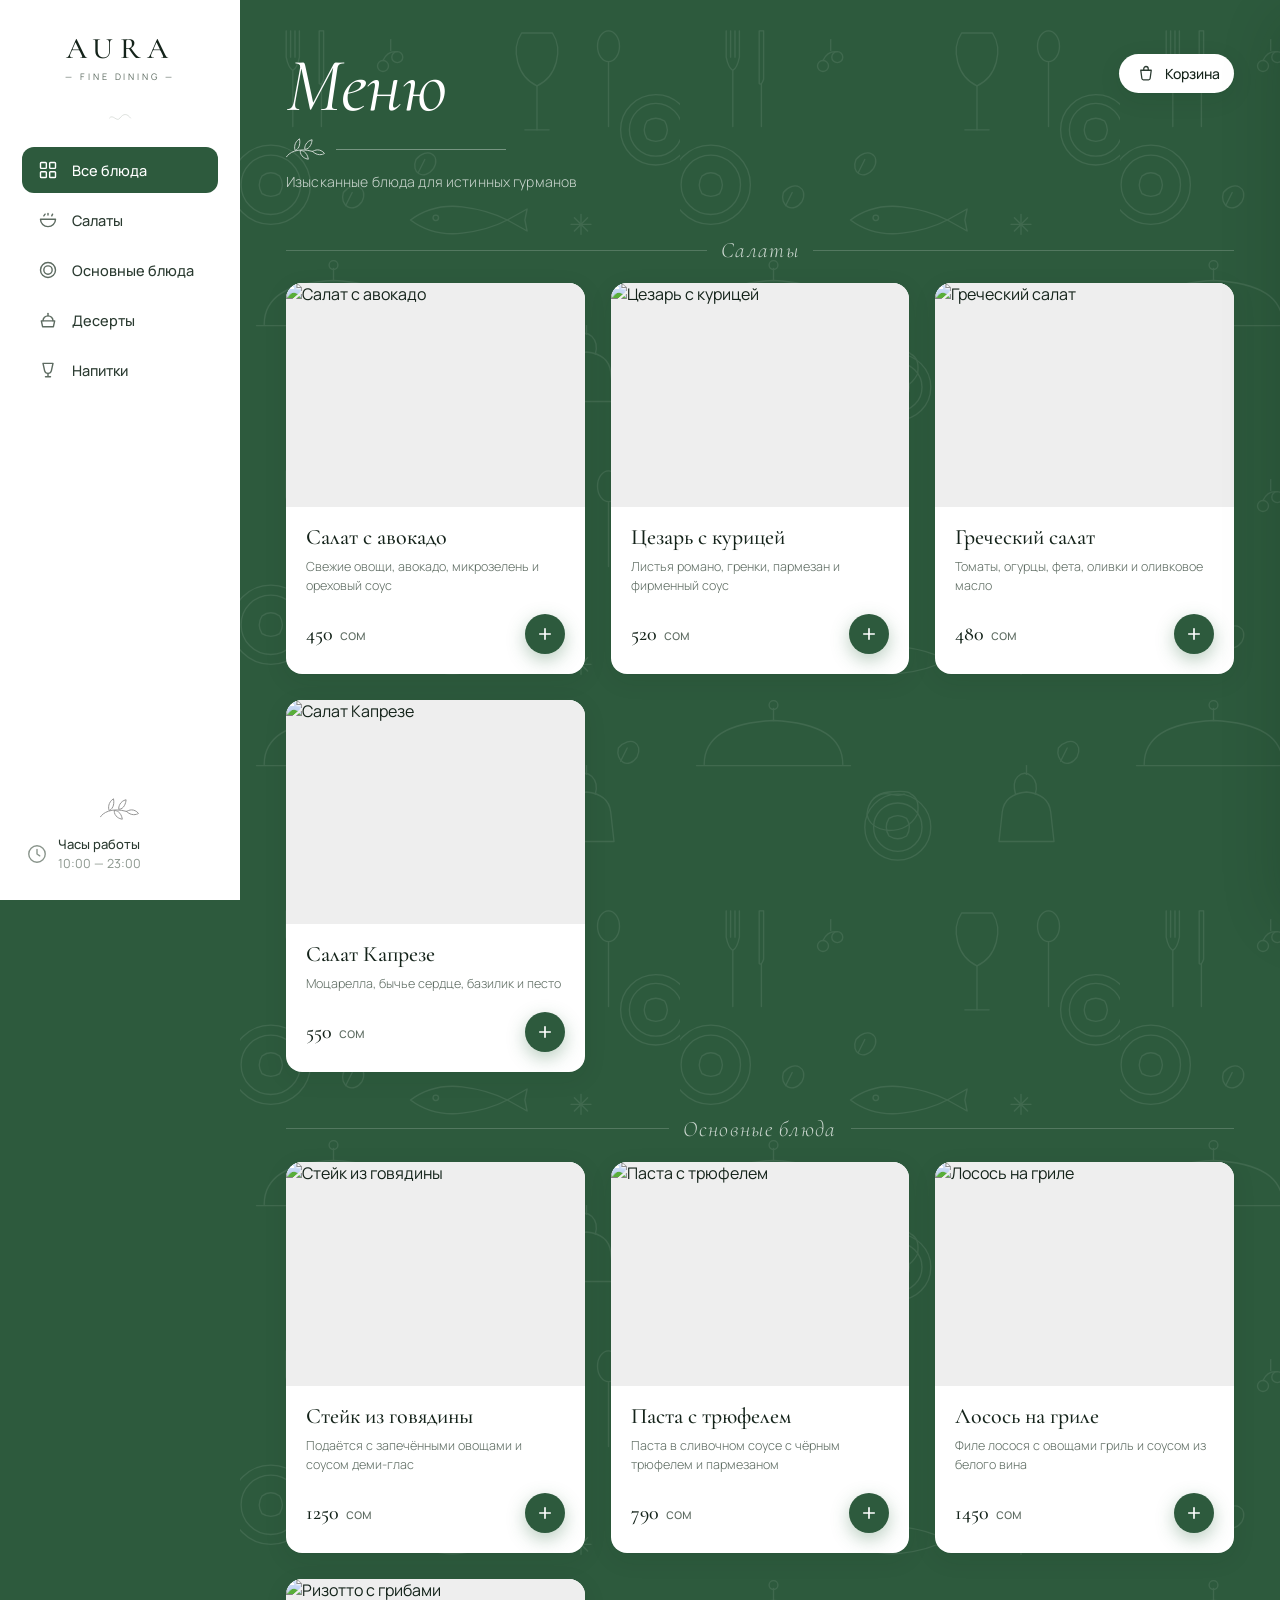
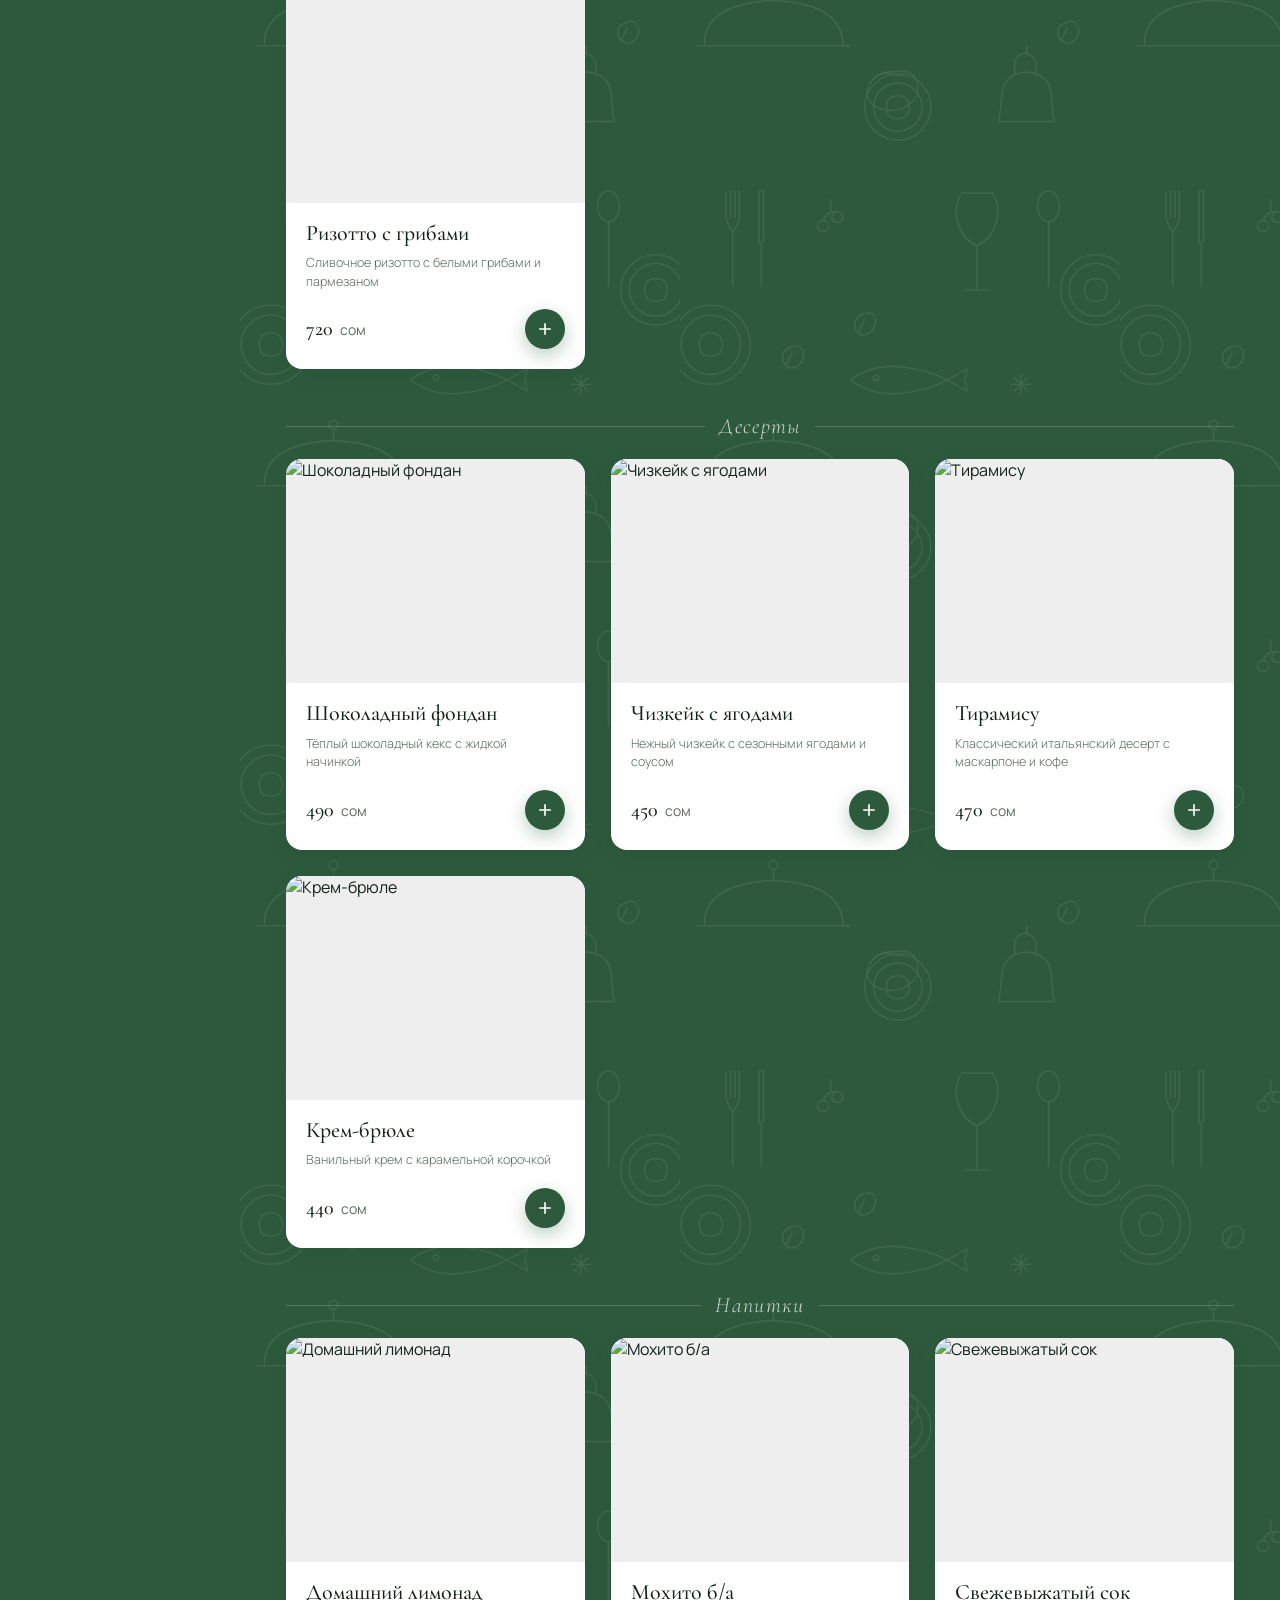
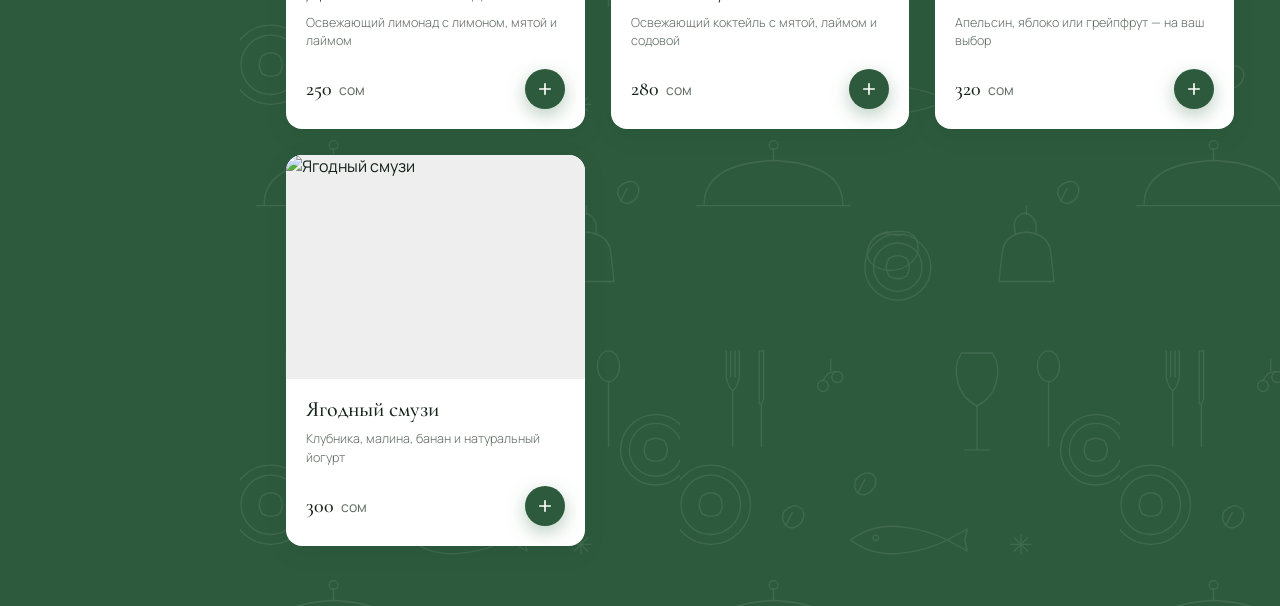
==== index.html @ c0389444 "update" ====
<!DOCTYPE html>
<html lang="ru">
<head>
<meta charset="UTF-8">
<meta name="viewport" content="width=device-width, initial-scale=1.0, maximum-scale=5.0">
<meta name="theme-color" content="#2d5a3d">
<title>AURA — Fine Dining</title>
<link rel="preconnect" href="https://fonts.googleapis.com">
<link rel="preconnect" href="https://fonts.gstatic.com" crossorigin>
<link href="https://fonts.googleapis.com/css2?family=Cormorant+Garamond:ital,wght@0,300;0,400;0,500;0,600;1,300;1,400&family=Manrope:wght@300;400;500;600;700&display=swap" rel="stylesheet">
<link rel="stylesheet" href="style.css">
</head>
<body>

<!-- ================== APP SHELL ================== -->
<div class="app">

  <!-- ================== SIDEBAR (DESKTOP/TABLET) ================== -->
  <aside class="sidebar" id="sidebar">
    <div class="sidebar-inner">
      <!-- Logo -->
      <a href="#" class="logo" aria-label="AURA Fine Dining">
        <div class="logo-word">AURA</div>
        <div class="logo-sub">— FINE DINING —</div>
      </a>

      <!-- Decorative divider -->
      <div class="nav-sign" aria-hidden="true">
        <svg viewBox="0 0 40 24" fill="none" stroke="currentColor" stroke-width="1" stroke-linecap="round">
          <path d="M2 12 C 8 4, 14 20, 20 12 S 32 4, 38 12"/>
        </svg>
      </div>

      <!-- Category navigation -->
      <nav class="nav" aria-label="Категории меню">
        <button class="nav-item is-active" data-category="all">
          <span class="nav-icon" aria-hidden="true">
            <svg viewBox="0 0 24 24" fill="none" stroke="currentColor" stroke-width="1.7" stroke-linecap="round" stroke-linejoin="round"><rect x="3" y="3" width="7" height="7" rx="1"/><rect x="14" y="3" width="7" height="7" rx="1"/><rect x="3" y="14" width="7" height="7" rx="1"/><rect x="14" y="14" width="7" height="7" rx="1"/></svg>
          </span>
          <span class="nav-label">Все блюда</span>
        </button>

        <button class="nav-item" data-category="salads">
          <span class="nav-icon" aria-hidden="true">
            <svg viewBox="0 0 24 24" fill="none" stroke="currentColor" stroke-width="1.7" stroke-linecap="round" stroke-linejoin="round"><path d="M3 11h18a9 9 0 0 1-18 0Z"/><path d="M7 7l1.5-2M12 6V4M16.5 7l1-2"/></svg>
          </span>
          <span class="nav-label">Салаты</span>
        </button>

        <button class="nav-item" data-category="mains">
          <span class="nav-icon" aria-hidden="true">
            <svg viewBox="0 0 24 24" fill="none" stroke="currentColor" stroke-width="1.7" stroke-linecap="round" stroke-linejoin="round"><circle cx="12" cy="12" r="9"/><circle cx="12" cy="12" r="5"/></svg>
          </span>
          <span class="nav-label">Основные блюда</span>
        </button>

        <button class="nav-item" data-category="desserts">
          <span class="nav-icon" aria-hidden="true">
            <svg viewBox="0 0 24 24" fill="none" stroke="currentColor" stroke-width="1.7" stroke-linecap="round" stroke-linejoin="round"><path d="M4 13h16l-1.5 7h-13L4 13Z"/><path d="M6 13a6 6 0 0 1 12 0"/><path d="M12 4v3"/></svg>
          </span>
          <span class="nav-label">Десерты</span>
        </button>

        <button class="nav-item" data-category="drinks">
          <span class="nav-icon" aria-hidden="true">
            <svg viewBox="0 0 24 24" fill="none" stroke="currentColor" stroke-width="1.7" stroke-linecap="round" stroke-linejoin="round"><path d="M6 4h12l-2 9a4 4 0 0 1-4 3 4 4 0 0 1-4-3L6 4Z"/><path d="M12 16v4M9 20h6"/></svg>
          </span>
          <span class="nav-label">Напитки</span>
        </button>
      </nav>
      <div class="hours">
        
      </div>
      <!-- Working hours -->
      <div class="hours">
        <img src="iconFolder/Icon black.svg" style="color: blackE; width: 40px;margin-bottom: 15px;" alt="">
        
        <div class="hours-row">
          <span class="hours-icon" aria-hidden="true">
            <svg viewBox="0 0 24 24" fill="none" stroke="currentColor" stroke-width="1.5" stroke-linecap="round" stroke-linejoin="round"><circle cx="12" cy="12" r="9"/><path d="M12 7v5l3 2"/></svg>
          </span>
          <div class="hours-text">
            <div class="hours-label">Часы работы</div>
            <div class="hours-time">10:00 — 23:00</div>
          </div>
        </div>
      </div>
    </div>
  </aside>

  <!-- ================== MOBILE TOP BAR ================== -->
  <header class="mobile-bar">
    <div class="mobile-logo">
      <div class="logo-word">AURA</div>
      <div class="logo-sub">— FINE DINING —</div>
    </div>
    <button class="mobile-cart-btn" id="mobileCartBtn" aria-label="Корзина">
      <svg viewBox="0 0 24 24" fill="none" stroke="currentColor" stroke-width="1.8" stroke-linecap="round" stroke-linejoin="round"><path d="M5 7h14l-1.5 11a2 2 0 0 1-2 1.7h-7a2 2 0 0 1-2-1.7L5 7Z"/><path d="M9 7V5a3 3 0 0 1 6 0v2"/></svg>
      <span class="mobile-cart-badge" id="mobileCartBadge">0</span>
    </button>
  </header>

  <!-- ================== MAIN ================== -->
  <main class="main">
    <!-- Decorative herb pattern background -->
    <div class="herbs" aria-hidden="true"></div>

    <div class="main-inner">
      <!-- Header row: title + cart pill -->
      <header class="main-head">
        <div class="title-block">
          <h1 class="title">Меню</h1>
          <div class="title-flourish" aria-hidden="true" >
            <img width="50px" height="30px" src="iconFolder/Icon.svg" alt="">
            <hr>
          </div>
          <p class="subtitle">Изысканные блюда для истинных гурманов</p>
        </div>

        <button class="cart-pill" id="cartPill" aria-label="Открыть корзину">
          <span class="cart-pill-icon" aria-hidden="true">
            <svg viewBox="0 0 24 24" fill="none" stroke="currentColor" stroke-width="1.7" stroke-linecap="round" stroke-linejoin="round"><path d="M5 7h14l-1.5 11a2 2 0 0 1-2 1.7h-7a2 2 0 0 1-2-1.7L5 7Z"/><path d="M9 7V5a3 3 0 0 1 6 0v2"/></svg>
          </span>
          <span class="cart-pill-label">Корзина</span>
          <span class="cart-pill-badge" id="cartPillBadge">0</span>
        </button>
      </header>

      <!-- Horizontal category bar (mobile fixed) -->
      <div class="cat-bar">
        
        <nav class="cat-scroll" aria-label="Категории меню">
          <button class="cat-chip is-active" data-category="all">Все блюда</button>
          <button class="cat-chip" data-category="salads">Салаты</button>
          <button class="cat-chip" data-category="mains">Основные блюда</button>
          <button class="cat-chip" data-category="desserts">Десерты</button>
          <button class="cat-chip" data-category="drinks">Напитки</button>
        </nav>
      </div>

      <!-- Dish grid -->
      <section class="grid" id="dishGrid">
        <!-- Dynamic cards injected by JS -->
      </section>
    </div>
  </main>
</div>

<!-- ================== CART PANEL (HIDDEN BY DEFAULT) ================== -->
<div class="cart-overlay" id="cartOverlay" aria-hidden="true"></div>

<aside class="cart-panel" id="cartPanel" aria-hidden="true" aria-label="Корзина">
  <header class="cart-head">
    <h2 class="cart-title">Корзина</h2>
    <button class="cart-close" id="cartClose" aria-label="Закрыть корзину">
      <svg viewBox="0 0 24 24" fill="none" stroke="currentColor" stroke-width="1.8" stroke-linecap="round" stroke-linejoin="round"><path d="M6 6l12 12M18 6L6 18"/></svg>
    </button>
  </header>

  <div class="cart-body" id="cartBody">
    <!-- Dynamic cart items -->
    <div class="cart-empty" id="cartEmpty">
      <div class="cart-empty-icon" aria-hidden="true">
        <svg viewBox="0 0 48 48" fill="none" stroke="currentColor" stroke-width="1.3" stroke-linecap="round" stroke-linejoin="round"><path d="M10 14h28l-3 22a4 4 0 0 1-4 3.4H17a4 4 0 0 1-4-3.4L10 14Z"/><path d="M18 14V10a6 6 0 0 1 12 0v4"/></svg>
      </div>
      <p>Корзина пока пуста</p>
      <span>Добавьте блюда из меню</span>
    </div>
  </div>

  <footer class="cart-foot" id="cartFoot" hidden>
    <div class="cart-total">
      <span class="cart-total-label">Итого</span>
      <span class="cart-total-value"><span id="cartTotal">0</span> сом</span>
    </div>
    <button class="btn btn-primary">Оформить заказ</button>
    <button class="btn btn-ghost" id="continueBtn">Продолжить выбор</button>
    <div class="cart-safe">
      <svg viewBox="0 0 24 24" fill="none" stroke="currentColor" stroke-width="1.5" stroke-linecap="round" stroke-linejoin="round"><path d="M12 3l8 3v6c0 5-3.5 8-8 9-4.5-1-8-4-8-9V6l8-3Z"/><path d="M9 12l2 2 4-4"/></svg>
      <span>Безопасная оплата</span>
    </div>
  </footer>
</aside>

<!-- ================== TOAST ================== -->
<div class="toast" id="toast" role="status" aria-live="polite"></div>

<script src="script.js"></script>
</body>
</html>
---- style.css ----
/* ============================================================
   AURA — FINE DINING  |  Restaurant menu stylesheet
   Premium deep-green palette, elegant serif titles, white cards.
   Fully responsive: Desktop / Tablet / Mobile.
   ============================================================ */

/* ---------- Design tokens ---------- */
:root{
  --green-900:#1f4430;
  --green-800:#265338;
  --green-700:#2d5a3d;
  --green-600:#367048;
  --green-500:#4a8a5d;
  --green-100:#e8f0ea;

  --cream:#f9f6ef;
  --white:#ffffff;
  --paper:#fbfaf6;

  --ink-900:#14231a;
  --ink-700:#2a3a30;
  --ink-500:#5d6b61;
  --ink-400:#8a958c;
  --ink-300:#b8bfb9;

  --gold:#c8a96a;

  --radius-xs:8px;
  --radius-sm:12px;
  --radius-md:16px;
  --radius-lg:22px;
  --radius-pill:999px;

  --shadow-card:0 6px 24px rgba(16,40,26,.08), 0 1px 2px rgba(16,40,26,.04);
  --shadow-float:0 20px 60px rgba(10,30,18,.18);
  --shadow-btn:0 6px 18px rgba(54,112,72,.35);

  --ease:cubic-bezier(.22,.61,.36,1);

  --font-serif:'Cormorant Garamond', 'Playfair Display', Georgia, serif;
  --font-sans:'Manrope', system-ui, -apple-system, Segoe UI, Roboto, sans-serif;

  --sidebar-w:240px;
  --cart-w:360px;
}

/* ---------- Reset ---------- */
*,*::before,*::after{box-sizing:border-box;}
html,body{margin:0;padding:0;}
body{
  font-family:var(--font-sans);
  color:var(--ink-900);
  background:var(--green-700);
  -webkit-font-smoothing:antialiased;
  -moz-osx-font-smoothing:grayscale;
  min-height:100vh;
  overflow-x:hidden;
}
button{font-family:inherit;border:none;background:none;cursor:pointer;color:inherit;}
img{display:block;max-width:100%;}
a{color:inherit;text-decoration:none;}

/* ---------- App shell ---------- */
.app{
  display:grid;
  grid-template-columns:var(--sidebar-w) 1fr;
  min-height:100vh;
}

/* ============================================================
   SIDEBAR
   ============================================================ */
.sidebar{
  background:var(--white);
  position:sticky;
  top:0;
  align-self:start;
  height:100vh;
  z-index:5;
}
.sidebar-inner{
  display:flex;
  flex-direction:column;
  height:100%;
  padding:34px 22px 28px;
}

/* Logo */
.logo{
  text-align:center;
  margin-bottom:28px;
  display:block;
}
.logo-word{
  font-family:var(--font-serif);
  font-weight:500;
  font-size:30px;
  letter-spacing:.22em;
  color:var(--ink-900);
  line-height:1;
}
.logo-sub{
  font-family:var(--font-sans);
  font-size:9px;
  letter-spacing:.32em;
  color:var(--ink-500);
  margin-top:6px;
  font-weight:400;
}

/* Nav decorative sign */
.nav-sign{
  display:flex;justify-content:center;
  color:var(--ink-300);
  margin-bottom:22px;
  opacity:.8;
}
.nav-sign svg{width:42px;height:14px;}

/* Cat bar / flourish (desktop passthrough) */
.cat-flourish{display:none;}

/* Nav */
.nav{
  display:flex;
  flex-direction:column;
  gap:4px;
  flex:1;
}
.nav-item{
  display:flex;
  align-items:center;
  gap:14px;
  padding:13px 16px;
  border-radius:var(--radius-sm);
  color:var(--ink-700);
  font-size:14.5px;
  font-weight:500;
  text-align:left;
  transition:background .25s var(--ease), color .25s var(--ease), transform .25s var(--ease);
  position:relative;
}
.nav-item:hover{ background:var(--green-100); color:var(--green-800); }
.nav-item .nav-icon{
  width:20px;height:20px;
  display:inline-flex;align-items:center;justify-content:center;
  color:var(--ink-500);
  transition:color .25s var(--ease);
}
.nav-item .nav-icon svg{width:100%;height:100%;}
.nav-item:hover .nav-icon{ color:var(--green-700); }

.nav-item.is-active{
  background:var(--green-700);
  color:var(--white);
}
.nav-item.is-active .nav-icon{ color:var(--white); }

/* Hours */
.hours{
  margin-top:20px;
  padding-top:18px;
  color:var(--ink-500);
}
.hours-sign{
  display:flex;justify-content:center;
  color:var(--ink-300);
  margin-bottom:12px;
  opacity:.8;
}
.hours-sign svg{width:42px;height:14px;}
.hours-row{
  display:flex;align-items:center;gap:10px;
  padding-left:4px;
}
.hours-icon{
  width:22px;height:22px;
  display:inline-flex;align-items:center;justify-content:center;
  color:var(--ink-400);
}
.hours-icon svg{width:100%;height:100%;}
.hours-label{font-size:13px;color:var(--ink-700);font-weight:500;}
.hours-time{font-size:12.5px;color:var(--ink-400);margin-top:2px;}
.hours > img{
  display:block;
  width:22px;
  height:22px;
  object-fit:contain;
  margin:0 auto 4px;
  opacity:.5;
}

/* ============================================================
   MAIN AREA
   ============================================================ */
.main{
  position:relative;
  background:var(--green-700);
  overflow:hidden;
  min-width:0;
}

/* Decorative herbs pattern */
.herbs{
  position:absolute;
  inset:0;
  pointer-events:none;
  opacity:.09;
  background-image:url("data:image/svg+xml;utf8,<svg xmlns='http://www.w3.org/2000/svg' viewBox='0 0 400 400' fill='none' stroke='white' stroke-width='1.2' stroke-linecap='round' stroke-linejoin='round'><path d='M42 28 L42 52 M46 28 L46 52 M50 28 L50 52 M54 28 L54 52 M42 52 Q44 62 48 64 Q52 62 54 52 M48 64 L48 115'/><path d='M72 28 L76 28 L76 72 Q74 78 72 76 L72 28'/><line x1='74' y1='76' x2='74' y2='115'/><ellipse cx='335' cy='42' rx='10' ry='14'/><line x1='335' y1='56' x2='335' y2='115'/><path d='M256 30 C 246 45 252 70 270 78 C 288 70 294 45 284 30 Z'/><line x1='270' y1='78' x2='270' y2='118'/><line x1='259' y1='118' x2='281' y2='118'/><path d='M160 145 C 170 133 183 141 176 153 C 167 165 155 157 160 145 Z'/><line x1='168' y1='145' x2='162' y2='157'/><path d='M155 200 Q175 185 202 188 Q226 191 243 200 Q226 209 202 212 Q175 215 155 200 Z'/><path d='M243 200 L261 190 L259 200 L261 210 Z'/><circle cx='178' cy='198' r='2.5'/><path d='M94 175 C 104 163 117 171 111 183 C 103 195 90 187 94 175 Z'/><line x1='102' y1='175' x2='96' y2='187'/><path d='M22 295 Q22 258 85 255 Q148 258 148 295'/><line x1='15' y1='296' x2='155' y2='296'/><line x1='85' y1='255' x2='85' y2='244'/><circle cx='85' cy='241' r='4'/><path d='M290 365 L293 338 Q295 322 315 320 Q335 322 337 338 L340 365 Z'/><path d='M305 322 Q302 311 307 306 Q313 300 320 306 Q326 312 323 322'/><line x1='315' y1='304' x2='315' y2='296'/><path d='M344 280 C 355 268 367 276 361 288 C 353 300 341 292 344 280 Z'/><line x1='352' y1='280' x2='346' y2='292'/><line x1='310' y1='195' x2='310' y2='213'/><line x1='301' y1='204' x2='319' y2='204'/><line x1='304' y1='198' x2='316' y2='210'/><line x1='316' y1='198' x2='304' y2='210'/><circle cx='130' cy='60' r='5'/><circle cx='143' cy='52' r='5'/><path d='M130 55 Q134 46 143 47'/><line x1='137' y1='46' x2='137' y2='36'/><path d='M170 340 Q172 322 190 320 Q208 318 210 322 Q218 326 216 340 Q208 355 190 355 Q172 353 170 340 Z'/><path d='M176 326 Q183 320 191 322 Q199 324 204 322'/><circle cx='28' cy='168' r='36'/><circle cx='28' cy='168' r='27'/><path d='M20 160 Q28 154 36 160 Q41 168 36 176 Q28 181 20 176 Q15 168 20 160 Z'/><circle cx='378' cy='118' r='32'/><circle cx='378' cy='118' r='24'/><path d='M370 110 Q378 105 386 110 Q391 118 386 126 Q378 131 370 126 Q365 118 370 110 Z'/><circle cx='198' cy='352' r='30'/><circle cx='198' cy='352' r='22'/><path d='M190 344 Q198 339 206 344 Q211 352 206 360 Q198 365 190 360 Q185 352 190 344 Z'/></svg>");
  background-repeat:repeat;
  background-size:440px 440px;
}

.main-inner{
  position:relative;
  padding:48px 46px 60px;
  max-width:1500px;
  margin:0 auto;
}

/* Header row */
.main-head{
  display:flex;
  align-items:flex-start;
  justify-content:space-between;
  gap:20px;
  margin-bottom:46px;
}
.title-block{flex:1;}
.title{
  font-family:var(--font-serif);
  font-style:italic;
  font-weight:400;
  font-size:clamp(48px, 6vw, 76px);
  color:var(--white);
  margin:0;
  letter-spacing:-.01em;
  line-height:1;
}
.title-flourish{
  display:flex;
  align-items:center;
  gap:10px;
  margin:14px 0 12px;
  color:rgba(255,255,255,.45);
  max-width:220px;
}
.title-flourish img{
  display:block;
  height:22px;
  width:auto;
  max-width:46px;
  object-fit:contain;
  flex-shrink:0;
  opacity:.8;
}
.title-flourish hr{
  flex:1;
  border:none;
  border-top:1px solid rgba(255,255,255,.35);
  margin:0;
}
.subtitle{
  margin:0;
  color:rgba(255,255,255,.75);
  font-size:14px;
  font-weight:300;
  letter-spacing:.01em;
}

/* Cart pill (desktop header) */
.cart-pill{
  display:inline-flex;
  align-items:center;
  gap:10px;
  padding:10px 14px 10px 18px;
  background:var(--white);
  border-radius:var(--radius-pill);
  color:var(--ink-900);
  font-weight:500;
  font-size:14px;
  box-shadow:var(--shadow-card);
  transition:transform .25s var(--ease), box-shadow .25s var(--ease);
  align-self:flex-start;
  margin-top:6px;
}
.cart-pill:hover{transform:translateY(-2px);box-shadow:0 10px 30px rgba(10,30,18,.18);}
.cart-pill-icon{
  width:18px;height:18px;color:var(--ink-700);
  display:inline-flex;align-items:center;justify-content:center;
}
.cart-pill-icon svg{width:100%;height:100%;}
.cart-pill-badge{
  display:inline-flex;
  align-items:center;justify-content:center;
  min-width:24px;height:24px;
  padding:0 7px;
  background:var(--green-700);
  color:var(--white);
  border-radius:var(--radius-pill);
  font-size:12px;
  font-weight:600;
}

/* ============================================================
   GRID of dishes
   ============================================================ */
.grid{
  display:grid;
  grid-template-columns:repeat(3, 1fr);
  gap:26px;
}

/* Category section headers (all-view) */
.grid--sections{
  display:flex;
  flex-direction:column;
  gap:44px;
}
.dish-section-head{
  display:flex;
  align-items:center;
  gap:14px;
  margin-bottom:20px;
}
.dish-section-line{
  flex:1;
  height:1px;
  background:rgba(255,255,255,.18);
}
.dish-section-title{
  font-family:var(--font-serif);
  font-style:italic;
  font-weight:300;
  font-size:22px;
  color:rgba(255,255,255,.75);
  margin:0;
  white-space:nowrap;
  letter-spacing:.06em;
}
.dish-section-grid{
  display:grid;
  grid-template-columns:repeat(3,1fr);
  gap:26px;
}

/* Card */
.card{
  background:var(--white);
  border-radius:var(--radius-md);
  overflow:hidden;
  box-shadow:var(--shadow-card);
  display:flex;
  flex-direction:column;
  transition:transform .35s var(--ease), box-shadow .35s var(--ease);
  animation:cardIn .55s var(--ease) both;
}
@keyframes cardIn{
  from{opacity:0;transform:translateY(14px);}
  to{opacity:1;transform:translateY(0);}
}
.card:hover{
  transform:translateY(-4px);
  box-shadow:0 16px 40px rgba(10,30,18,.18);
}
.card-media{
  width:100%;
  aspect-ratio:4/3;
  overflow:hidden;
  background:#eee;
}
.card-media img{
  width:100%;height:100%;object-fit:cover;
  transition:transform .6s var(--ease);
}
.card:hover .card-media img{transform:scale(1.05);}

.card-body{
  padding:18px 20px 20px;
  display:flex;
  flex-direction:column;
  gap:8px;
  flex:1;
}
.card-name{
  font-family:var(--font-serif);
  font-weight:500;
  font-size:22px;
  color:var(--ink-900);
  margin:0;
  line-height:1.15;
}
.card-desc{
  color:var(--ink-500);
  font-size:12.5px;
  line-height:1.5;
  margin:0;
  font-weight:300;
  flex:1;
}
.card-foot{
  display:flex;
  align-items:center;
  justify-content:space-between;
  gap:12px;
  margin-top:10px;
}
.card-price{
  font-family:var(--font-serif);
  font-size:20px;
  font-weight:500;
  color:var(--ink-900);
}
.card-price em{font-style:normal;font-size:14px;color:var(--ink-500);margin-left:2px;font-family:var(--font-sans);font-weight:400;}

.card-add{
  width:40px;height:40px;
  border-radius:50%;
  background:var(--green-700);
  color:var(--white);
  display:inline-flex;align-items:center;justify-content:center;
  box-shadow:var(--shadow-btn);
  transition:transform .22s var(--ease), background .22s var(--ease);
}
.card-add:hover{background:var(--green-600);transform:scale(1.08);}
.card-add:active{transform:scale(.94);}
.card-add svg{width:18px;height:18px;}

/* ============================================================
   CART PANEL
   ============================================================ */
.cart-overlay{
  position:fixed;inset:0;
  background:rgba(10,25,16,.35);
  backdrop-filter:blur(2px);
  opacity:0;
  pointer-events:none;
  transition:opacity .3s var(--ease);
  z-index:40;
}
.cart-overlay.is-open{opacity:1;pointer-events:auto;}

.cart-panel{
  position:fixed;
  top:0;right:0;
  height:100vh;
  width:var(--cart-w);
  max-width:92vw;
  background:var(--white);
  box-shadow:var(--shadow-float);
  transform:translateX(100%);
  transition:transform .45s var(--ease);
  z-index:50;
  display:flex;
  flex-direction:column;
  border-top-left-radius:24px;
  border-bottom-left-radius:24px;
}
.cart-panel.is-open{transform:translateX(0);}

.cart-head{
  display:flex;
  align-items:center;
  justify-content:space-between;
  padding:28px 28px 18px;
}
.cart-title{
  font-family:var(--font-serif);
  font-style:italic;
  font-weight:400;
  font-size:32px;
  margin:0;
  color:var(--ink-900);
}
.cart-close{
  width:36px;height:36px;
  border-radius:10px;
  color:var(--ink-500);
  display:inline-flex;align-items:center;justify-content:center;
  transition:background .2s var(--ease), color .2s var(--ease);
}
.cart-close:hover{background:var(--green-100);color:var(--green-800);}
.cart-close svg{width:20px;height:20px;}

.cart-body{
  flex:1;
  overflow-y:auto;
  padding:4px 28px 12px;
  display:flex;
  flex-direction:column;
  gap:18px;
  scrollbar-width:thin;
  scrollbar-color:var(--ink-300) transparent;
}
.cart-body::-webkit-scrollbar{width:6px;}
.cart-body::-webkit-scrollbar-thumb{background:var(--ink-300);border-radius:3px;}

.cart-item{
  display:grid;
  grid-template-columns:56px 1fr auto;
  gap:14px;
  align-items:center;
  animation:cartIn .3s var(--ease);
}
@keyframes cartIn{from{opacity:0;transform:translateX(10px);}to{opacity:1;transform:translateX(0);}}

.cart-thumb{
  width:56px;height:56px;
  border-radius:12px;
  overflow:hidden;
  background:#eee;
}
.cart-thumb img{width:100%;height:100%;object-fit:cover;}

.cart-info{min-width:0;}
.cart-name{
  font-size:14px;
  font-weight:500;
  color:var(--ink-900);
  margin:0 0 8px;
  overflow:hidden;
  text-overflow:ellipsis;
  white-space:nowrap;
}
.qty{
  display:inline-flex;
  align-items:center;
  gap:6px;
  background:var(--green-100);
  border-radius:var(--radius-pill);
  padding:2px;
}
.qty button{
  width:24px;height:24px;
  border-radius:50%;
  background:var(--white);
  color:var(--green-800);
  font-size:14px;font-weight:600;
  display:inline-flex;align-items:center;justify-content:center;
  line-height:1;
  transition:background .2s var(--ease);
}
.qty button:hover{background:var(--green-700);color:var(--white);}
.qty span{min-width:18px;text-align:center;font-size:13px;font-weight:600;color:var(--ink-900);}

.cart-right{
  display:flex;
  flex-direction:column;
  align-items:flex-end;
  gap:6px;
}
.cart-price{
  font-size:14px;
  font-weight:600;
  color:var(--ink-900);
  white-space:nowrap;
}
.cart-remove{
  width:22px;height:22px;
  color:var(--ink-400);
  display:inline-flex;align-items:center;justify-content:center;
  transition:color .2s var(--ease), transform .2s var(--ease);
}
.cart-remove:hover{color:#c0392b;transform:scale(1.1);}
.cart-remove svg{width:16px;height:16px;}

/* Empty state */
.cart-empty{
  display:flex;
  flex-direction:column;
  align-items:center;
  justify-content:center;
  gap:6px;
  padding:60px 10px;
  text-align:center;
  color:var(--ink-400);
}
.cart-empty-icon{
  width:60px;height:60px;
  color:var(--ink-300);
  margin-bottom:10px;
}
.cart-empty-icon svg{width:100%;height:100%;}
.cart-empty p{font-size:15px;color:var(--ink-700);margin:0;font-weight:500;}
.cart-empty span{font-size:13px;}

/* Cart footer */
.cart-foot{
  padding:18px 28px 24px;
  border-top:1px solid var(--green-100);
  display:flex;
  flex-direction:column;
  gap:10px;
}
.cart-foot[hidden]{display:none;}
.cart-total{
  display:flex;
  justify-content:space-between;
  align-items:baseline;
  margin-bottom:8px;
}
.cart-total-label{
  font-family:var(--font-serif);
  font-style:italic;
  font-size:22px;
  color:var(--ink-900);
}
.cart-total-value{
  font-family:var(--font-serif);
  font-size:28px;
  font-weight:500;
  color:var(--green-700);
}

.btn{
  width:100%;
  padding:14px 18px;
  border-radius:var(--radius-pill);
  font-size:14px;
  font-weight:500;
  transition:transform .22s var(--ease), background .22s var(--ease), box-shadow .22s var(--ease);
  text-align:center;
}
.btn-primary{
  background:var(--green-700);
  color:var(--white);
  box-shadow:var(--shadow-btn);
}
.btn-primary:hover{background:var(--green-600);transform:translateY(-2px);}
.btn-primary:active{transform:translateY(0);}
.btn-ghost{
  background:transparent;
  color:var(--ink-900);
  border:1px solid var(--ink-300);
}
.btn-ghost:hover{border-color:var(--green-700);color:var(--green-700);}

.cart-safe{
  display:flex;
  align-items:center;
  justify-content:center;
  gap:8px;
  color:var(--ink-400);
  font-size:12px;
  margin-top:6px;
}
.cart-safe svg{width:14px;height:14px;}

/* ============================================================
   MOBILE BAR & CATEGORY CHIPS
   ============================================================ */
.mobile-bar{display:none;}
.cat-scroll{display:none;}

.mobile-logo .logo-word{font-size:22px;}
.mobile-logo .logo-sub{font-size:7.5px;}

/* ============================================================
   TOAST
   ============================================================ */
.toast{
  position:fixed;
  left:50%;bottom:28px;
  transform:translateX(-50%) translateY(20px);
  background:var(--ink-900);
  color:var(--white);
  padding:12px 18px;
  border-radius:var(--radius-pill);
  font-size:13px;font-weight:500;
  box-shadow:var(--shadow-float);
  opacity:0;
  pointer-events:none;
  transition:opacity .3s var(--ease), transform .3s var(--ease);
  z-index:100;
}
.toast.is-visible{opacity:1;transform:translateX(-50%) translateY(0);}

/* ============================================================
   RESPONSIVE — TABLET  (<=1100px)
   ============================================================ */
@media (max-width:1100px){
  :root{--sidebar-w:200px;}
  .main-inner{padding:40px 32px 50px;}
  .grid{grid-template-columns:repeat(2, 1fr); gap:22px;}
  .dish-section-grid{grid-template-columns:repeat(2,1fr); gap:22px;}
  .title{font-size:62px;}
  .card-name{font-size:20px;}
}

/* ============================================================
   RESPONSIVE — SMALL TABLET (<=860px)
   ============================================================ */
@media (max-width:860px){
  :root{--sidebar-w:180px;}
  .sidebar-inner{padding:28px 16px 22px;}
  .logo{margin-bottom:40px;}
  .nav-item{padding:11px 12px;font-size:13.5px;gap:10px;}
  .nav-label{font-size:13px;}
  .main-inner{padding:34px 28px 44px;}
  .cart-pill-label{display:none;}
  .cart-pill{padding:10px 12px;}
  .dish-section-grid{gap:18px;}
  .dish-section-title{font-size:19px;}
}

/* ============================================================
   RESPONSIVE — MOBILE  (<=720px)
   Sidebar hidden. Horizontal category chips at top of content.
   ============================================================ */
@media (max-width:720px){
  .app{grid-template-columns:1fr;}
  .sidebar{display:none;}

  .mobile-bar{
    display:flex;
    align-items:center;
    justify-content:space-between;
    padding:16px 18px;
    background:var(--green-800);
    position:sticky;top:0;z-index:20;
    border-bottom:1px solid rgba(255,255,255,.06);
  }
  .mobile-logo{color:var(--white); text-align:left;}
  .mobile-logo .logo-word{color:var(--white);}
  .mobile-logo .logo-sub{color:rgba(255,255,255,.6);}

  .mobile-cart-btn{
    position:relative;
    width:44px;height:44px;
    border-radius:50%;
    background:var(--white);
    color:var(--ink-900);
    display:inline-flex;align-items:center;justify-content:center;
    box-shadow:var(--shadow-card);
  }
  .mobile-cart-btn svg{width:20px;height:20px;}
  .mobile-cart-badge{
    position:absolute;top:-4px;right:-4px;
    min-width:20px;height:20px;
    padding:0 5px;
    background:var(--green-700);
    color:var(--white);
    border-radius:var(--radius-pill);
    font-size:11px;font-weight:600;
    display:inline-flex;align-items:center;justify-content:center;
    border:2px solid var(--green-800);
  }

  .main-inner{padding:100px 18px 40px;}

  .main-head{
    flex-direction:column;
    align-items:flex-start;
    gap:0;
    margin-bottom:22px;
  }
  .cart-pill{display:none;}
  .title{font-size:52px;}
  .title-flourish{width:110px;margin:10px 0 10px;}
  .subtitle{font-size:13px;}

  /* Fixed category bar below mobile header */
  .cat-bar{
    position:fixed;
    top:76px;
    left:0;right:0;
    z-index:15;
    background:var(--green-700);
    box-shadow:0 3px 18px rgba(10,30,18,.25);
  }
  .cat-flourish{
    display:flex;
    justify-content:center;
    color:rgba(255,255,255,.4);
    padding:6px 0 0;
  }
  .cat-flourish svg{width:80px;height:13px;}
  .cat-scroll{
    display:flex;
    gap:8px;
    overflow-x:auto;
    padding:5px 18px 11px;
    margin:0;
    scrollbar-width:none;
    -webkit-overflow-scrolling:touch;
    scroll-snap-type:x proximity;
  }
  .cat-scroll::-webkit-scrollbar{display:none;}
  .cat-chip{
    flex:0 0 auto;
    padding:10px 18px;
    border-radius:var(--radius-pill);
    background:rgba(255,255,255,.12);
    color:rgba(255,255,255,.9);
    font-size:13px;
    font-weight:500;
    white-space:nowrap;
    scroll-snap-align:start;
    transition:background .25s var(--ease), color .25s var(--ease);
  }
  .cat-chip:hover{background:rgba(255,255,255,.2);}
  .cat-chip.is-active{
    background:var(--white);
    color:var(--green-800);
  }

  .grid{grid-template-columns:repeat(2, 1fr); gap:14px;}
  .dish-section-grid{grid-template-columns:repeat(2,1fr); gap:14px;}
  .dish-section-title{font-size:16px;}
  .dish-section-head{margin-bottom:14px; gap:10px;}
  .grid--sections{gap:32px;}
  .card-body{padding:14px 14px 16px;}
  .card-name{font-size:17px;}
  .card-desc{font-size:11.5px;}
  .card-price{font-size:17px;}
  .card-add{width:34px;height:34px;}
  .card-add svg{width:16px;height:16px;}
}

/* ---------- Very small phones ---------- */
@media (max-width:420px){
  .grid{grid-template-columns:1fr; gap:16px;}
  .dish-section-grid{grid-template-columns:1fr;}
  .card-media{aspect-ratio:16/10;}
  .title{font-size:46px;}
  .main-inner{padding:22px 16px 36px;}
  .cart-panel{border-radius:0;}
  .title{margin-top: 30px;}
}

/* ---------- Reduce motion ---------- */
@media (prefers-reduced-motion:reduce){
  *{animation:none !important; transition:none !important;}
}
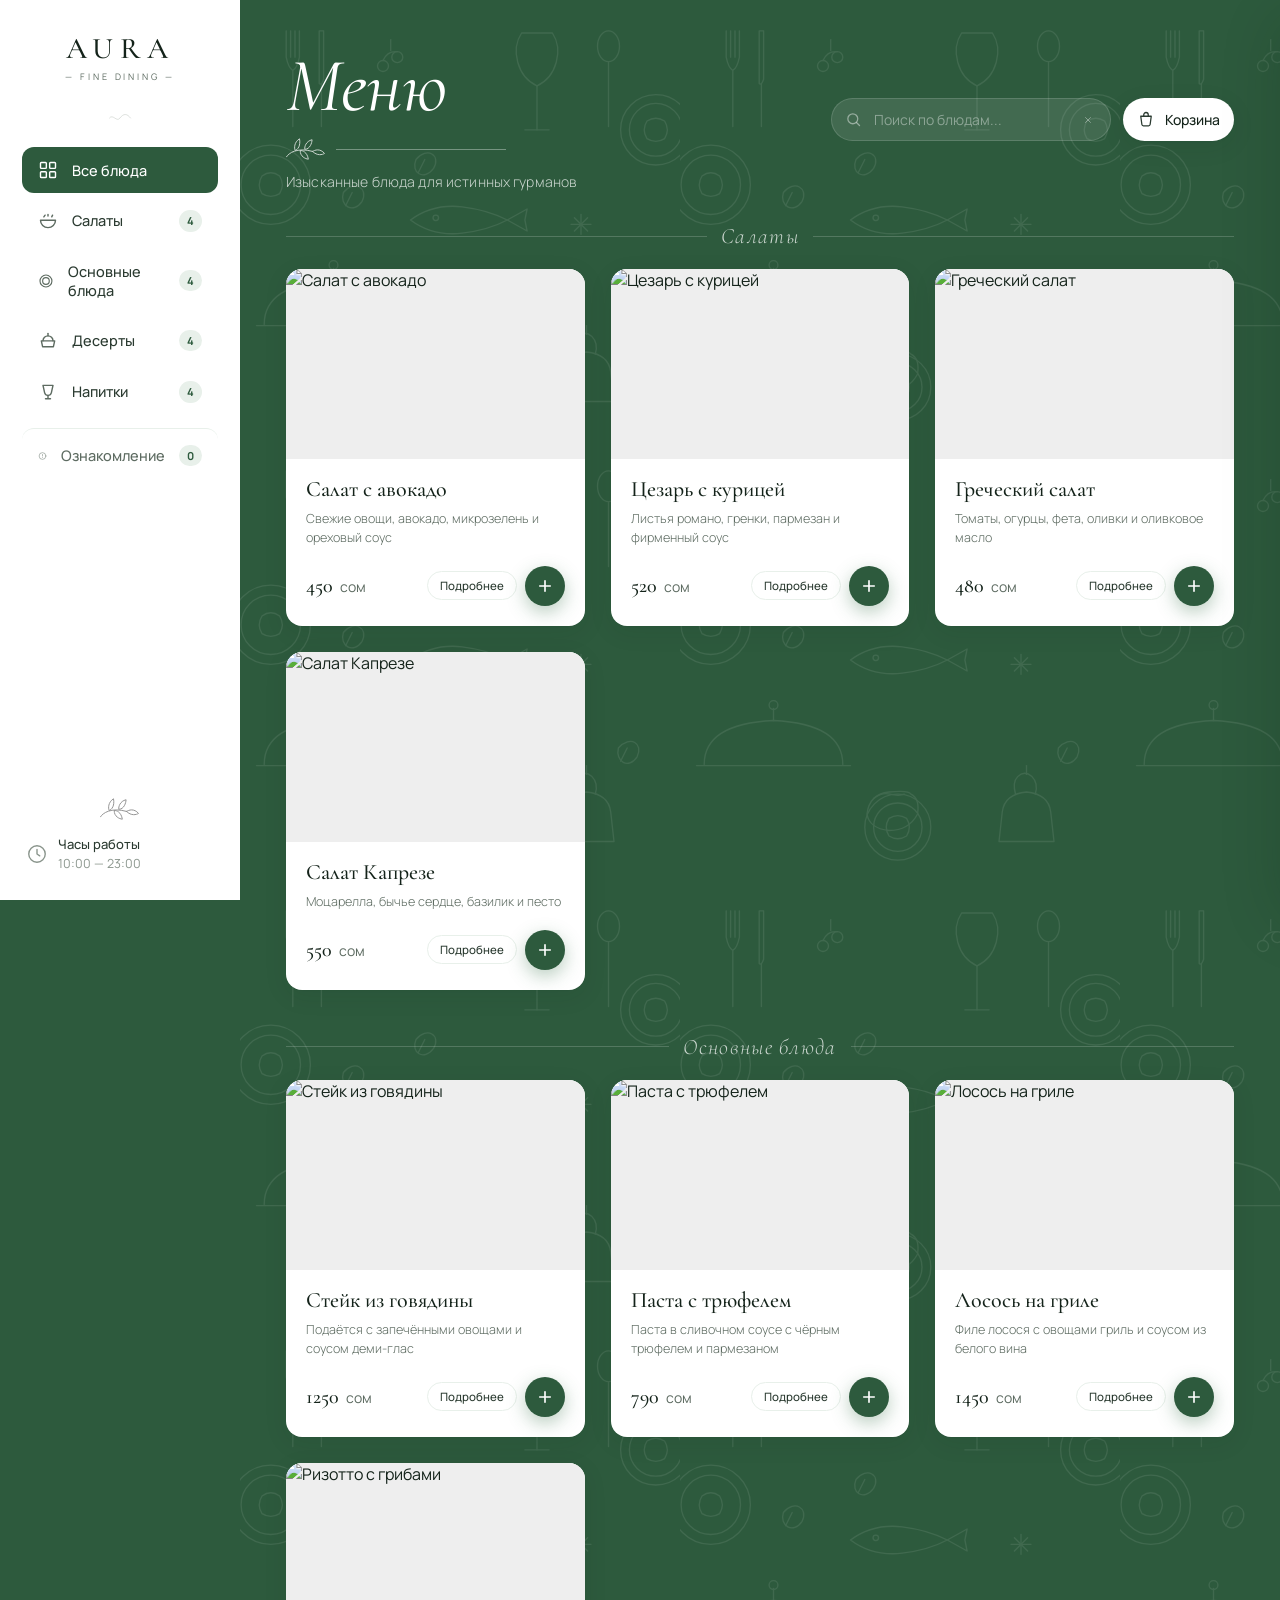
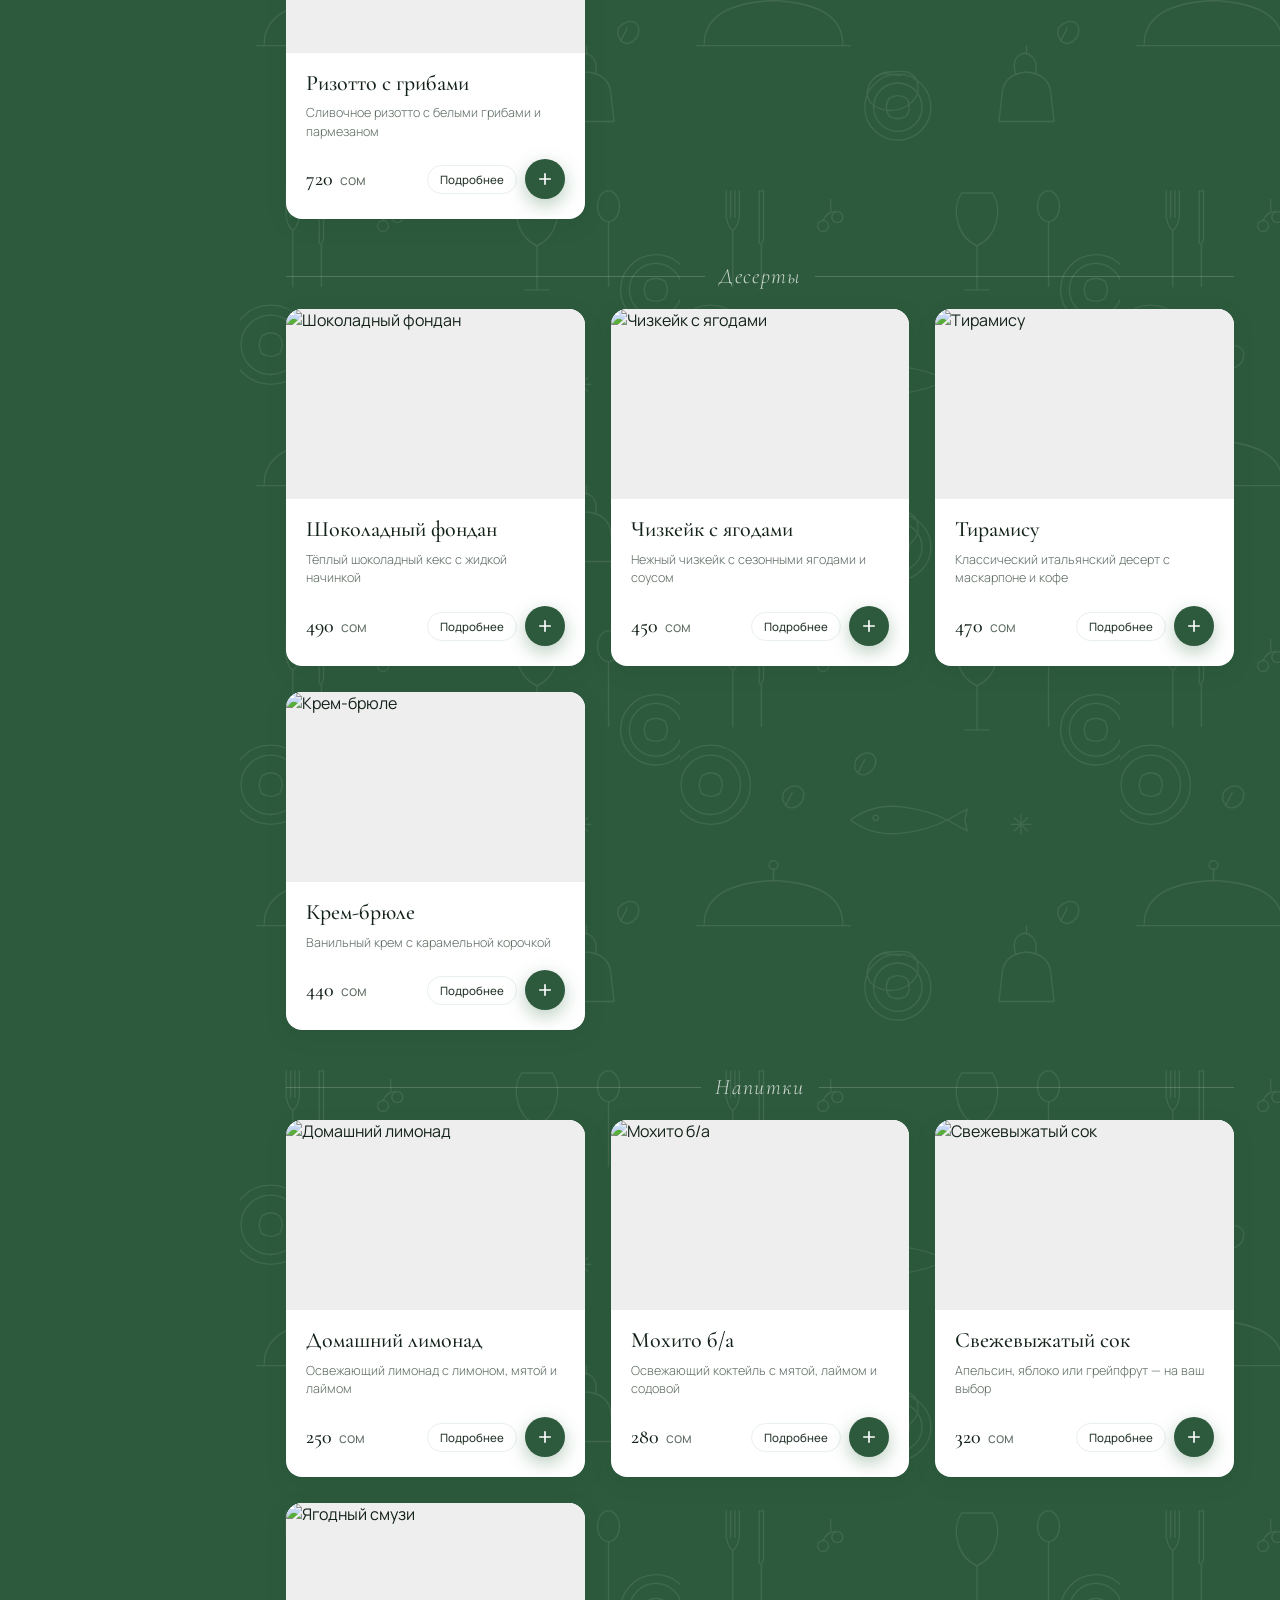
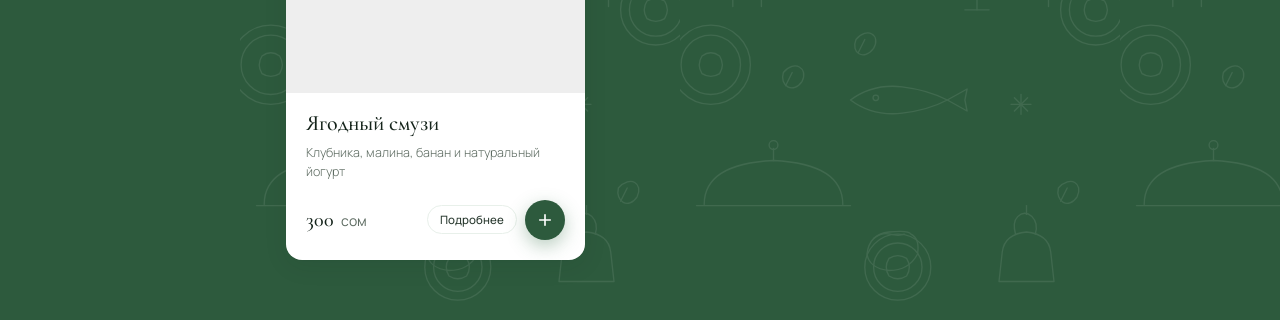
==== commit 0d6d5b02: "feat: add search and info.html" ====
--- a/index.html
+++ b/index.html
@@ -67,10 +67,16 @@
           </span>
           <span class="nav-label">Напитки</span>
         </button>
+
+        <!-- Кнопка "Ознакомление" — переход на страницу info.html -->
+        <a href="info.html" class="nav-item nav-item--info">
+          <span class="nav-icon" aria-hidden="true">
+            <svg viewBox="0 0 24 24" fill="none" stroke="currentColor" stroke-width="1.7" stroke-linecap="round" stroke-linejoin="round"><circle cx="12" cy="12" r="9"/><path d="M12 8v4M12 16h.01"/></svg>
+          </span>
+          <span class="nav-label">Ознакомление</span>
+        </a>
       </nav>
-      <div class="hours">
-        
-      </div>
+
       <!-- Working hours -->
       <div class="hours">
         <img src="iconFolder/Icon black.svg" style="color: blackE; width: 40px;margin-bottom: 15px;" alt="">
@@ -89,16 +95,43 @@
   </aside>
 
   <!-- ================== MOBILE TOP BAR ================== -->
-  <header class="mobile-bar">
+  <header class="mobile-bar" id="mobileBar">
     <div class="mobile-logo">
       <div class="logo-word">AURA</div>
       <div class="logo-sub">— FINE DINING —</div>
     </div>
-    <button class="mobile-cart-btn" id="mobileCartBtn" aria-label="Корзина">
-      <svg viewBox="0 0 24 24" fill="none" stroke="currentColor" stroke-width="1.8" stroke-linecap="round" stroke-linejoin="round"><path d="M5 7h14l-1.5 11a2 2 0 0 1-2 1.7h-7a2 2 0 0 1-2-1.7L5 7Z"/><path d="M9 7V5a3 3 0 0 1 6 0v2"/></svg>
-      <span class="mobile-cart-badge" id="mobileCartBadge">0</span>
-    </button>
+    <div class="mobile-actions">
+      <!-- Кнопка поиска: раскрывает строку поиска -->
+      <button class="mobile-search-btn" id="mobileSearchBtn" aria-label="Поиск">
+        <svg viewBox="0 0 24 24" fill="none" stroke="currentColor" stroke-width="1.8"
+             stroke-linecap="round" stroke-linejoin="round">
+          <circle cx="11" cy="11" r="7"/><path d="m16.5 16.5 4 4"/>
+        </svg>
+      </button>
+      <button class="mobile-cart-btn" id="mobileCartBtn" aria-label="Корзина">
+        <svg viewBox="0 0 24 24" fill="none" stroke="currentColor" stroke-width="1.8" stroke-linecap="round" stroke-linejoin="round"><path d="M5 7h14l-1.5 11a2 2 0 0 1-2 1.7h-7a2 2 0 0 1-2-1.7L5 7Z"/><path d="M9 7V5a3 3 0 0 1 6 0v2"/></svg>
+        <span class="mobile-cart-badge" id="mobileCartBadge">0</span>
+      </button>
+    </div>
   </header>
+
+  <!-- Выдвижная строка поиска под мобильным хедером -->
+  <div class="mobile-search-bar" id="mobileSearchBar" aria-hidden="true">
+    <div class="search-box">
+      <span class="search-icon" aria-hidden="true">
+        <svg viewBox="0 0 24 24" fill="none" stroke="currentColor" stroke-width="1.8"
+             stroke-linecap="round" stroke-linejoin="round">
+          <circle cx="11" cy="11" r="7"/><path d="m16.5 16.5 4 4"/>
+        </svg>
+      </span>
+      <input class="search-input" id="mobileSearchInput" type="search"
+             placeholder="Поиск по блюдам..." autocomplete="off" aria-label="Поиск">
+      <button class="search-clear" id="mobileSearchClear" aria-label="Закрыть поиск" hidden>
+        <svg viewBox="0 0 24 24" fill="none" stroke="currentColor" stroke-width="2"
+             stroke-linecap="round" stroke-linejoin="round"><path d="M6 6l12 12M18 6L6 18"/></svg>
+      </button>
+    </div>
+  </div>
 
   <!-- ================== MAIN ================== -->
   <main class="main">
@@ -106,24 +139,44 @@
     <div class="herbs" aria-hidden="true"></div>
 
     <div class="main-inner">
-      <!-- Header row: title + cart pill -->
+      <!-- Header row: title + search + cart pill -->
       <header class="main-head">
         <div class="title-block">
           <h1 class="title">Меню</h1>
-          <div class="title-flourish" aria-hidden="true" >
+          <div class="title-flourish" aria-hidden="true">
             <img width="50px" height="30px" src="iconFolder/Icon.svg" alt="">
             <hr>
           </div>
           <p class="subtitle">Изысканные блюда для истинных гурманов</p>
         </div>
 
-        <button class="cart-pill" id="cartPill" aria-label="Открыть корзину">
+        <div class="main-head-right">
+          <!-- Поисковая строка (в хедере, рядом с корзиной) -->
+          <div class="head-search">
+            <div class="search-box">
+              <span class="search-icon" aria-hidden="true">
+                <svg viewBox="0 0 24 24" fill="none" stroke="currentColor" stroke-width="1.8"
+                     stroke-linecap="round" stroke-linejoin="round">
+                  <circle cx="11" cy="11" r="7"/><path d="m16.5 16.5 4 4"/>
+                </svg>
+              </span>
+              <input class="search-input" id="searchInput" type="search"
+                     placeholder="Поиск по блюдам..." autocomplete="off" aria-label="Поиск по блюдам">
+              <button class="search-clear" id="searchClear" aria-label="Очистить поиск" hidden>
+                <svg viewBox="0 0 24 24" fill="none" stroke="currentColor" stroke-width="2"
+                     stroke-linecap="round" stroke-linejoin="round"><path d="M6 6l12 12M18 6L6 18"/></svg>
+              </button>
+            </div>
+          </div>
+
+          <button class="cart-pill" id="cartPill" aria-label="Открыть корзину">
           <span class="cart-pill-icon" aria-hidden="true">
             <svg viewBox="0 0 24 24" fill="none" stroke="currentColor" stroke-width="1.7" stroke-linecap="round" stroke-linejoin="round"><path d="M5 7h14l-1.5 11a2 2 0 0 1-2 1.7h-7a2 2 0 0 1-2-1.7L5 7Z"/><path d="M9 7V5a3 3 0 0 1 6 0v2"/></svg>
           </span>
           <span class="cart-pill-label">Корзина</span>
           <span class="cart-pill-badge" id="cartPillBadge">0</span>
-        </button>
+          </button>
+        </div><!-- /.main-head-right -->
       </header>
 
       <!-- Horizontal category bar (mobile fixed) -->
@@ -135,6 +188,14 @@
           <button class="cat-chip" data-category="mains">Основные блюда</button>
           <button class="cat-chip" data-category="desserts">Десерты</button>
           <button class="cat-chip" data-category="drinks">Напитки</button>
+          <!-- Кнопка ознакомления в мобильных чипах -->
+          <a href="info.html" class="cat-chip cat-chip--info">
+            <svg viewBox="0 0 24 24" fill="none" stroke="currentColor" stroke-width="1.8"
+                 stroke-linecap="round" stroke-linejoin="round" width="13" height="13">
+              <circle cx="12" cy="12" r="9"/><path d="M12 8v4M12 16h.01"/>
+            </svg>
+            Ознакомление
+          </a>
         </nav>
       </div>
 
@@ -185,6 +246,46 @@
 <!-- ================== TOAST ================== -->
 <div class="toast" id="toast" role="status" aria-live="polite"></div>
 
+<!-- ================== DISH MODAL ================== -->
+<div class="dish-overlay" id="dishOverlay" aria-hidden="true"></div>
+
+<div class="dish-modal" id="dishModal" role="dialog" aria-modal="true"
+     aria-labelledby="dishModalTitle" aria-hidden="true">
+
+  <button class="dish-modal-close" id="dishModalClose" aria-label="Закрыть">
+    <svg viewBox="0 0 24 24" fill="none" stroke="currentColor" stroke-width="2"
+         stroke-linecap="round" stroke-linejoin="round">
+      <path d="M6 6l12 12M18 6L6 18"/>
+    </svg>
+  </button>
+
+  <div class="dish-modal-img">
+    <img id="dishModalPhoto" src="" alt="" loading="lazy">
+    <div class="dish-modal-cat-badge" id="dishModalCat"></div>
+  </div>
+
+  <div class="dish-modal-body">
+    <h2 class="dish-modal-title" id="dishModalTitle"></h2>
+    <div class="dish-modal-price" id="dishModalPrice"></div>
+    <p class="dish-modal-desc" id="dishModalDesc"></p>
+    <div class="dish-modal-section">
+      <span class="dish-modal-section-label">Состав</span>
+      <ul class="dish-modal-ingredients" id="dishModalIngredients"></ul>
+    </div>
+  </div>
+
+  <div class="dish-modal-footer">
+    <button class="btn btn-primary dish-modal-add" id="dishModalAdd">
+      <svg viewBox="0 0 24 24" fill="none" stroke="currentColor" stroke-width="2.2"
+           stroke-linecap="round" stroke-linejoin="round">
+        <path d="M5 7h14l-1.5 11a2 2 0 0 1-2 1.7h-7a2 2 0 0 1-2-1.7L5 7Z"/>
+        <path d="M9 7V5a3 3 0 0 1 6 0v2"/>
+      </svg>
+      Добавить в корзину
+    </button>
+  </div>
+</div>
+
 <script src="script.js"></script>
 </body>
 </html>
--- a/style.css
+++ b/style.css
@@ -190,6 +190,17 @@
   opacity:.5;
 }
 
+/* Кнопка "Ознакомление" в сайдбаре */
+.nav-item--info{
+  margin-top:8px;
+  border-top:1px solid var(--green-100);
+  padding-top:16px;
+  color:var(--ink-500);
+}
+.nav-item--info .nav-icon{ color:var(--ink-400); }
+.nav-item--info:hover{ background:var(--green-100); color:var(--green-800); }
+.nav-item--info:hover .nav-icon{ color:var(--green-600); }
+
 /* ============================================================
    MAIN AREA
    ============================================================ */
@@ -221,11 +232,59 @@
 /* Header row */
 .main-head{
   display:flex;
-  align-items:flex-start;
-  justify-content:space-between;
+  align-items:center;
   gap:20px;
-  margin-bottom:46px;
-}
+  margin-bottom:32px;
+}
+.main-head-right{
+  display:flex;
+  align-items:center;
+  gap:12px;
+  flex-shrink:0;
+  margin-left:auto;
+}
+
+/* Поисковая строка в хедере */
+.head-search{
+  width:280px;
+}
+.head-search .search-input{
+  width:100%;
+  padding:11px 40px 11px 42px;
+  background:rgba(255,255,255,.1);
+  border:1.5px solid rgba(255,255,255,.14);
+  border-radius:var(--radius-pill);
+  color:var(--white);
+  font-family:var(--font-sans);
+  font-size:14px;
+  outline:none;
+  transition:background .25s var(--ease), border-color .25s var(--ease);
+}
+.head-search .search-input::placeholder{color:rgba(255,255,255,.4);}
+.head-search .search-input:focus{
+  background:rgba(255,255,255,.15);
+  border-color:rgba(255,255,255,.32);
+}
+.head-search .search-input::-webkit-search-cancel-button{display:none;}
+.head-search .search-box{position:relative;display:flex;align-items:center;}
+.head-search .search-icon{
+  position:absolute;left:14px;
+  width:17px;height:17px;
+  color:rgba(255,255,255,.45);
+  pointer-events:none;
+  display:inline-flex;align-items:center;justify-content:center;
+}
+.head-search .search-icon svg{width:100%;height:100%;}
+.head-search .search-clear{
+  position:absolute;right:12px;
+  width:22px;height:22px;
+  color:rgba(255,255,255,.45);
+  display:inline-flex;align-items:center;justify-content:center;
+  border-radius:50%;
+  transition:background .2s var(--ease), color .2s var(--ease);
+}
+.head-search .search-clear:hover{background:rgba(255,255,255,.12);color:var(--white);}
+.head-search .search-clear svg{width:14px;height:14px;}
 .title-block{flex:1;}
 .title{
   font-family:var(--font-serif);
@@ -273,7 +332,7 @@
   display:inline-flex;
   align-items:center;
   gap:10px;
-  padding:10px 14px 10px 18px;
+  padding:12px 14px 12px 14px;
   background:var(--white);
   border-radius:var(--radius-pill);
   color:var(--ink-900);
@@ -282,7 +341,7 @@
   box-shadow:var(--shadow-card);
   transition:transform .25s var(--ease), box-shadow .25s var(--ease);
   align-self:flex-start;
-  margin-top:6px;
+  
 }
 .cart-pill:hover{transform:translateY(-2px);box-shadow:0 10px 30px rgba(10,30,18,.18);}
 .cart-pill-icon{
@@ -365,7 +424,8 @@
 }
 .card-media{
   width:100%;
-  aspect-ratio:4/3;
+  height:190px;
+  flex-shrink:0;
   overflow:hidden;
   background:#eee;
 }
@@ -402,8 +462,15 @@
   display:flex;
   align-items:center;
   justify-content:space-between;
-  gap:12px;
+  gap:8px;
   margin-top:10px;
+}
+/* Правая часть: "Подробнее" + кнопка/контрол */
+.card-foot-actions{
+  display:flex;
+  align-items:center;
+  gap:8px;
+  flex-shrink:0;
 }
 .card-price{
   font-family:var(--font-serif);
@@ -650,7 +717,21 @@
    MOBILE BAR & CATEGORY CHIPS
    ============================================================ */
 .mobile-bar{display:none;}
+.mobile-actions{display:flex;align-items:center;gap:8px;}
 .cat-scroll{display:none;}
+
+/* Мобильная строка поиска — выдвигается вниз */
+.mobile-search-bar{
+  display:none; /* показывается только на мобиле */
+}
+
+/* Чип "Ознакомление" в мобильном баре категорий */
+.cat-chip--info{
+  display:inline-flex;
+  align-items:center;
+  gap:5px;
+  border:1px solid rgba(255,255,255,.25);
+}
 
 .mobile-logo .logo-word{font-size:22px;}
 .mobile-logo .logo-sub{font-size:7.5px;}
@@ -698,7 +779,7 @@
   .nav-label{font-size:13px;}
   .main-inner{padding:34px 28px 44px;}
   .cart-pill-label{display:none;}
-  .cart-pill{padding:10px 12px;}
+  .cart-pill{padding: 12px;}
   .dish-section-grid{gap:18px;}
   .dish-section-title{font-size:19px;}
 }
@@ -715,7 +796,7 @@
     display:flex;
     align-items:center;
     justify-content:space-between;
-    padding:16px 18px;
+    padding:14px 18px;
     background:var(--green-800);
     position:sticky;top:0;z-index:20;
     border-bottom:1px solid rgba(255,255,255,.06);
@@ -723,17 +804,33 @@
   .mobile-logo{color:var(--white); text-align:left;}
   .mobile-logo .logo-word{color:var(--white);}
   .mobile-logo .logo-sub{color:rgba(255,255,255,.6);}
+  .mobile-actions{display:flex;align-items:center;gap:8px;}
+
+  /* Кнопка поиска в мобильном баре */
+  .mobile-search-btn{
+    width:40px;height:40px;
+    border-radius:50%;
+    background:rgba(255,255,255,.12);
+    color:var(--white);
+    display:inline-flex;align-items:center;justify-content:center;
+    transition:background .2s var(--ease), transform .2s var(--ease);
+  }
+  .mobile-search-btn svg{width:18px;height:18px;}
+  .mobile-search-btn:hover,.mobile-search-btn.is-active{
+    background:rgba(255,255,255,.22);
+    transform:scale(1.05);
+  }
 
   .mobile-cart-btn{
     position:relative;
-    width:44px;height:44px;
+    width:40px;height:40px;
     border-radius:50%;
     background:var(--white);
     color:var(--ink-900);
     display:inline-flex;align-items:center;justify-content:center;
     box-shadow:var(--shadow-card);
   }
-  .mobile-cart-btn svg{width:20px;height:20px;}
+  .mobile-cart-btn svg{width:18px;height:18px;}
   .mobile-cart-badge{
     position:absolute;top:-4px;right:-4px;
     min-width:20px;height:20px;
@@ -746,6 +843,61 @@
     border:2px solid var(--green-800);
   }
 
+  /* Выдвижная строка поиска под мобильным баром */
+  .mobile-search-bar{
+    display:block;
+    position:fixed;
+    top:68px;
+    left:0;right:0;
+    z-index:19;
+    background:var(--green-800);
+    padding:0 18px;
+    height:0;
+    overflow:hidden;
+    transition:height .3s var(--ease), padding .3s var(--ease);
+  }
+  .mobile-search-bar.is-open{
+    height:62px;
+    padding:10px 18px 12px;
+  }
+  body.mobile-search-open .cat-bar{top:130px;}
+  body.mobile-search-open .main-inner{padding-top:162px;}
+  .mobile-search-bar .search-box{position:relative;display:flex;align-items:center;}
+  .mobile-search-bar .search-input{
+    width:100%;
+    padding:10px 38px 10px 40px;
+    background:rgba(255,255,255,.1);
+    border:1.5px solid rgba(255,255,255,.2);
+    border-radius:var(--radius-pill);
+    color:var(--white);
+    font-family:var(--font-sans);
+    font-size:13.5px;
+    outline:none;
+    transition:background .2s var(--ease), border-color .2s var(--ease);
+  }
+  .mobile-search-bar .search-input::placeholder{color:rgba(255,255,255,.45);}
+  .mobile-search-bar .search-input:focus{background:rgba(255,255,255,.16);border-color:rgba(255,255,255,.35);}
+  .mobile-search-bar .search-input::-webkit-search-cancel-button{display:none;}
+  .mobile-search-bar .search-icon{
+    position:absolute;left:13px;
+    width:16px;height:16px;
+    color:rgba(255,255,255,.45);
+    pointer-events:none;
+    display:inline-flex;align-items:center;justify-content:center;
+  }
+  .mobile-search-bar .search-icon svg{width:100%;height:100%;}
+  .mobile-search-bar .search-clear{
+    position:absolute;right:12px;
+    width:20px;height:20px;
+    color:rgba(255,255,255,.5);
+    display:inline-flex;align-items:center;justify-content:center;
+    border-radius:50%;
+  }
+  .mobile-search-bar .search-clear svg{width:13px;height:13px;}
+
+  /* Скрыть десктопный поиск на мобиле */
+  .head-search{display:none;}
+
   .main-inner{padding:100px 18px 40px;}
 
   .main-head{
@@ -762,7 +914,7 @@
   /* Fixed category bar below mobile header */
   .cat-bar{
     position:fixed;
-    top:76px;
+    top:68px;
     left:0;right:0;
     z-index:15;
     background:var(--green-700);
@@ -815,6 +967,13 @@
   .card-price{font-size:17px;}
   .card-add{width:34px;height:34px;}
   .card-add svg{width:16px;height:16px;}
+
+  /* Контрол количества — немного меньше */
+  .card-qty-dec,.card-qty-inc{width:26px;height:26px;font-size:14px;}
+  .card-qty-num{font-size:12px;min-width:18px;}
+
+  /* "Подробнее" компактнее */
+  .card-more{padding:5px 10px;font-size:11px;}
 }
 
 /* ---------- Very small phones ---------- */
@@ -831,4 +990,660 @@
 /* ---------- Reduce motion ---------- */
 @media (prefers-reduced-motion:reduce){
   *{animation:none !important; transition:none !important;}
+}
+
+/* ============================================================
+   DISH MODAL
+   ============================================================ */
+
+/* Hint cards are clickable */
+.card{ cursor:pointer; }
+
+/* Overlay */
+.dish-overlay{
+  position:fixed;
+  inset:0;
+  background:rgba(10,30,18,.48);
+  backdrop-filter:blur(4px);
+  -webkit-backdrop-filter:blur(4px);
+  z-index:200;
+  opacity:0;
+  pointer-events:none;
+  transition:opacity .3s var(--ease);
+}
+.dish-overlay.is-open{
+  opacity:1;
+  pointer-events:auto;
+}
+
+/* Modal container */
+.dish-modal{
+  position:fixed;
+  top:50%;
+  left:50%;
+  transform:translate(-50%,-46%) scale(.96);
+  z-index:201;
+  width:min(640px, calc(100vw - 32px));
+  max-height:88vh;
+  background:var(--white);
+  border-radius:var(--radius-lg);
+  box-shadow:0 28px 90px rgba(10,30,18,.22), 0 4px 16px rgba(10,30,18,.08);
+  display:flex;
+  flex-direction:column;
+  overflow:hidden;
+  opacity:0;
+  pointer-events:none;
+  transition:opacity .32s var(--ease), transform .32s var(--ease);
+}
+.dish-modal.is-open{
+  opacity:1;
+  pointer-events:auto;
+  transform:translate(-50%,-50%) scale(1);
+}
+
+/* Close button */
+.dish-modal-close{
+  position:absolute;
+  top:14px;
+  right:14px;
+  width:38px;height:38px;
+  border-radius:50%;
+  background:rgba(255,255,255,.92);
+  display:inline-flex;align-items:center;justify-content:center;
+  z-index:2;
+  box-shadow:0 2px 12px rgba(10,30,18,.18);
+  transition:background .2s var(--ease), transform .2s var(--ease);
+}
+.dish-modal-close:hover{background:var(--white);transform:scale(1.1);}
+.dish-modal-close svg{width:16px;height:16px;color:var(--ink-700);}
+
+/* Image block */
+.dish-modal-img{
+  position:relative;
+  width:100%;
+  aspect-ratio:16/7;
+  overflow:hidden;
+  flex-shrink:0;
+  background:var(--green-100);
+}
+.dish-modal-img img{
+  width:100%;height:100%;
+  object-fit:cover;
+  display:block;
+  transition:transform .6s var(--ease);
+}
+.dish-modal.is-open .dish-modal-img img{transform:scale(1);}
+
+/* Category badge over image */
+.dish-modal-cat-badge{
+  position:absolute;
+  bottom:14px;
+  left:16px;
+  padding:5px 14px;
+  border-radius:var(--radius-pill);
+  background:rgba(255,255,255,.92);
+  backdrop-filter:blur(6px);
+  -webkit-backdrop-filter:blur(6px);
+  color:var(--green-800);
+  font-size:11px;
+  font-weight:700;
+  letter-spacing:.08em;
+  text-transform:uppercase;
+}
+
+/* Scrollable body */
+.dish-modal-body{
+  padding:24px 28px 18px;
+  overflow-y:auto;
+  flex:1;
+  scrollbar-width:thin;
+  scrollbar-color:var(--ink-300) transparent;
+}
+.dish-modal-body::-webkit-scrollbar{width:4px;}
+.dish-modal-body::-webkit-scrollbar-thumb{background:var(--ink-300);border-radius:2px;}
+
+/* Title */
+.dish-modal-title{
+  font-family:var(--font-serif);
+  font-weight:400;
+  font-size:30px;
+  color:var(--ink-900);
+  margin:0 0 6px;
+  line-height:1.15;
+}
+
+/* Price */
+.dish-modal-price{
+  font-size:24px;
+  font-weight:700;
+  color:var(--green-700);
+  margin-bottom:14px;
+  letter-spacing:-.01em;
+}
+.dish-modal-price em{
+  font-style:normal;
+  font-size:14px;
+  font-weight:400;
+  color:var(--ink-400);
+  margin-left:4px;
+}
+
+/* Description */
+.dish-modal-desc{
+  font-size:14px;
+  line-height:1.7;
+  color:var(--ink-500);
+  margin:0 0 22px;
+}
+
+/* Ingredients section */
+.dish-modal-section{ margin-bottom:8px; }
+.dish-modal-section-label{
+  display:block;
+  font-size:11px;
+  font-weight:700;
+  letter-spacing:.1em;
+  text-transform:uppercase;
+  color:var(--ink-400);
+  margin-bottom:12px;
+}
+.dish-modal-ingredients{
+  display:flex;
+  flex-wrap:wrap;
+  gap:8px;
+  list-style:none;
+  padding:0;
+  margin:0;
+}
+.dish-modal-ingredients li{
+  padding:6px 14px;
+  border-radius:var(--radius-pill);
+  border:1.5px solid var(--green-100);
+  font-size:12.5px;
+  color:var(--ink-700);
+  background:var(--paper);
+  transition:border-color .2s var(--ease), background .2s var(--ease);
+}
+.dish-modal-ingredients li:hover{
+  border-color:var(--green-500);
+  background:var(--green-100);
+}
+
+/* Footer with CTA */
+.dish-modal-footer{
+  padding:16px 28px 22px;
+  border-top:1.5px solid var(--green-100);
+  background:var(--white);
+  flex-shrink:0;
+}
+.dish-modal-add{
+  display:flex;
+  align-items:center;
+  justify-content:center;
+  gap:9px;
+  font-size:15px;
+  font-weight:600;
+  letter-spacing:.01em;
+}
+.dish-modal-add svg{width:18px;height:18px;}
+
+/* ============================================================
+   ПОИСК
+   ============================================================ */
+.search-wrap{
+  margin-bottom:22px;
+}
+.search-box{
+  position:relative;
+  display:flex;
+  align-items:center;
+}
+.search-icon{
+  position:absolute;
+  left:14px;
+  width:18px;height:18px;
+  color:rgba(255,255,255,.45);
+  pointer-events:none;
+  display:inline-flex;align-items:center;justify-content:center;
+}
+.search-icon svg{width:100%;height:100%;}
+.search-input{
+  width:100%;
+  padding:13px 42px 13px 44px;
+  background:rgba(255,255,255,.1);
+  border:1.5px solid rgba(255,255,255,.14);
+  border-radius:var(--radius-pill);
+  color:var(--white);
+  font-family:var(--font-sans);
+  font-size:14px;
+  outline:none;
+  transition:background .25s var(--ease), border-color .25s var(--ease);
+}
+.search-input::placeholder{color:rgba(255,255,255,.4);}
+.search-input:focus{
+  background:rgba(255,255,255,.15);
+  border-color:rgba(255,255,255,.32);
+}
+/* убираем нативный крестик в Chrome */
+.search-input::-webkit-search-cancel-button{display:none;}
+.search-clear{
+  position:absolute;
+  right:12px;
+  width:22px;height:22px;
+  color:rgba(255,255,255,.45);
+  display:inline-flex;align-items:center;justify-content:center;
+  border-radius:50%;
+  transition:background .2s var(--ease), color .2s var(--ease);
+}
+.search-clear:hover{background:rgba(255,255,255,.12);color:var(--white);}
+.search-clear svg{width:14px;height:14px;}
+
+/* ============================================================
+   ПУСТОЕ СОСТОЯНИЕ (нет результатов поиска)
+   ============================================================ */
+.grid-empty{
+  grid-column:1/-1;  /* занять всю ширину сетки */
+  display:flex;
+  flex-direction:column;
+  align-items:center;
+  justify-content:center;
+  padding:70px 20px;
+  text-align:center;
+  color:rgba(255,255,255,.5);
+  animation:cardIn .4s var(--ease);
+}
+.grid-empty-icon{
+  width:64px;height:64px;
+  color:rgba(255,255,255,.2);
+  margin-bottom:18px;
+}
+.grid-empty-icon svg{width:100%;height:100%;}
+.grid-empty p{font-size:17px;color:rgba(255,255,255,.7);margin:0 0 6px;font-weight:500;}
+.grid-empty span{font-size:13px;color:rgba(255,255,255,.4);}
+
+/* ============================================================
+   КНОПКА "ПОДРОБНЕЕ" НА КАРТОЧКЕ (inline, рядом с добавить)
+   ============================================================ */
+.card-more{
+  padding:6px 12px;
+  border-radius:var(--radius-pill);
+  border:1.5px solid var(--green-100);
+  background:transparent;
+  color:var(--ink-700);
+  font-size:11.5px;
+  font-weight:500;
+  white-space:nowrap;
+  transition:background .2s var(--ease), border-color .2s var(--ease), color .2s var(--ease);
+}
+.card-more:hover{
+  background:var(--green-100);
+  border-color:var(--green-500);
+  color:var(--green-800);
+}
+
+/* ============================================================
+   КОНТРОЛ КОЛИЧЕСТВА НА КАРТОЧКЕ (+/-)
+   ============================================================ */
+.card-qty-ctrl{
+  display:none; /* показывается через JS когда qty > 0 */
+  align-items:center;
+  gap:5px;
+  background:var(--green-700);
+  border-radius:var(--radius-pill);
+  padding:3px;
+  animation:cardIn .22s var(--ease);
+}
+.card-qty-dec,
+.card-qty-inc{
+  width:30px;height:30px;
+  border-radius:50%;
+  background:var(--white);
+  color:var(--green-800);
+  font-size:16px;
+  font-weight:700;
+  line-height:1;
+  display:inline-flex;align-items:center;justify-content:center;
+  box-shadow:0 1px 4px rgba(10,30,18,.12);
+  transition:background .18s var(--ease), transform .15s var(--ease);
+}
+.card-qty-dec:hover,.card-qty-inc:hover{background:var(--green-100);}
+.card-qty-dec:active,.card-qty-inc:active{transform:scale(.88);}
+.card-qty-num{
+  min-width:20px;
+  text-align:center;
+  color:var(--white);
+  font-size:13px;
+  font-weight:700;
+}
+
+/* ============================================================
+   СЧЁТЧИК БЛЮД В САЙДБАРЕ (рядом с категорией)
+   ============================================================ */
+.nav-count{
+  margin-left:auto;
+  background:var(--green-100);
+  color:var(--green-700);
+  font-size:11px;
+  font-weight:700;
+  padding:2px 8px;
+  border-radius:var(--radius-pill);
+  line-height:1.6;
+  transition:background .25s var(--ease), color .25s var(--ease);
+}
+.nav-item.is-active .nav-count{
+  background:rgba(255,255,255,.22);
+  color:var(--white);
+}
+
+/* ============================================================
+   БЛОК "ОЗНАКОМЛЕНИЕ" В САЙДБАРЕ
+   ============================================================ */
+.sidebar-about{
+  margin-top:14px;
+  padding:13px 14px;
+  background:var(--green-100);
+  border-radius:var(--radius-sm);
+  flex-shrink:0;
+}
+.sidebar-about-head{
+  display:flex;
+  align-items:center;
+  gap:8px;
+  margin-bottom:9px;
+}
+.sidebar-about-line{
+  flex:1;
+  height:1px;
+  background:var(--ink-300);
+}
+.sidebar-about-title{
+  font-family:var(--font-serif);
+  font-style:italic;
+  font-size:13px;
+  font-weight:400;
+  color:var(--ink-700);
+  white-space:nowrap;
+}
+.sidebar-about-desc{
+  font-size:11.5px;
+  line-height:1.55;
+  color:var(--ink-500);
+  margin:0 0 10px;
+}
+.sidebar-about-rules{
+  list-style:none;
+  padding:0;margin:0;
+  display:flex;
+  flex-direction:column;
+  gap:6px;
+}
+.sidebar-about-rules li{
+  display:flex;
+  align-items:center;
+  gap:7px;
+  font-size:11px;
+  color:var(--ink-500);
+  line-height:1.4;
+}
+.sidebar-about-rules li svg{
+  width:13px;height:13px;
+  flex-shrink:0;
+  color:var(--ink-400);
+}
+
+/* ---- Mobile: bottom sheet ---- */
+@media (max-width:720px){
+  .dish-modal{
+    top:auto;
+    left:0;right:0;bottom:0;
+    width:100%;
+    max-height:92vh;
+    transform:translateY(30px) scale(.99);
+    border-radius:var(--radius-lg) var(--radius-lg) 0 0;
+  }
+  .dish-modal.is-open{
+    transform:translateY(0) scale(1);
+  }
+  .dish-modal-img{ aspect-ratio:16/8; }
+  .dish-modal-body{ padding:20px 18px 14px; }
+  .dish-modal-footer{ padding:14px 18px 32px; }
+  .dish-modal-title{ font-size:24px; }
+  .dish-modal-price{ font-size:20px; }
+}
+
+/* ---- Tablet: centered popup ---- */
+@media (min-width:721px) and (max-width:1100px){
+  .dish-modal{ width:min(580px, calc(100vw - 40px)); }
+}
+
+/* ============================================================
+   ИНФОРМАЦИОННЫЙ МОДАЛ (ОЗНАКОМЛЕНИЕ)
+   ============================================================ */
+
+.info-overlay{
+  position:fixed;
+  inset:0;
+  background:rgba(10,30,18,.55);
+  backdrop-filter:blur(5px);
+  -webkit-backdrop-filter:blur(5px);
+  z-index:300;
+  opacity:0;
+  visibility:hidden;
+  pointer-events:none;
+  transition:opacity .35s var(--ease), visibility 0s .35s;
+}
+.info-overlay.is-open{
+  opacity:1;
+  visibility:visible;
+  pointer-events:auto;
+  transition:opacity .35s var(--ease), visibility 0s;
+}
+
+.info-modal{
+  position:fixed;
+  top:50%;left:50%;
+  transform:translate(-50%,-46%) scale(.96);
+  z-index:301;
+  width:min(700px, calc(100vw - 32px));
+  max-height:90vh;
+  background:var(--white);
+  border-radius:var(--radius-lg);
+  box-shadow:0 32px 100px rgba(10,30,18,.28), 0 4px 20px rgba(10,30,18,.1);
+  display:flex;
+  flex-direction:column;
+  overflow:hidden;
+  opacity:0;
+  visibility:hidden;
+  pointer-events:none;
+  transition:opacity .35s var(--ease), transform .35s var(--ease), visibility 0s .35s;
+}
+.info-modal.is-open{
+  opacity:1;
+  visibility:visible;
+  pointer-events:auto;
+  transition:opacity .35s var(--ease), transform .35s var(--ease), visibility 0s;
+  transform:translate(-50%,-50%) scale(1);
+}
+
+/* Кнопка закрытия */
+.info-modal-close{
+  position:absolute;
+  top:16px;right:16px;
+  width:38px;height:38px;
+  border-radius:50%;
+  background:rgba(255,255,255,.9);
+  display:inline-flex;align-items:center;justify-content:center;
+  z-index:2;
+  box-shadow:0 2px 12px rgba(10,30,18,.15);
+  transition:background .2s var(--ease), transform .2s var(--ease);
+}
+.info-modal-close:hover{background:var(--white);transform:scale(1.1);}
+.info-modal-close svg{width:16px;height:16px;color:var(--ink-700);}
+
+/* Прокручиваемое содержимое */
+.info-modal-scroll{
+  overflow-y:auto;
+  padding:36px 36px 32px;
+  scrollbar-width:thin;
+  scrollbar-color:var(--ink-300) transparent;
+}
+.info-modal-scroll::-webkit-scrollbar{width:5px;}
+.info-modal-scroll::-webkit-scrollbar-thumb{background:var(--ink-300);border-radius:3px;}
+
+/* Хедер модала с логотипом */
+.info-modal-header{
+  display:flex;
+  flex-direction:column;
+  align-items:center;
+  text-align:center;
+  margin-bottom:32px;
+  padding-bottom:24px;
+  border-bottom:1.5px solid var(--green-100);
+}
+.info-modal-logo .logo-word{
+  font-family:var(--font-serif);
+  font-size:36px;
+  font-weight:500;
+  letter-spacing:.22em;
+  color:var(--green-700);
+  line-height:1;
+}
+.info-modal-logo .logo-sub{
+  font-size:9px;
+  letter-spacing:.32em;
+  color:var(--ink-400);
+  margin-top:5px;
+}
+.info-modal-title{
+  font-family:var(--font-serif);
+  font-style:italic;
+  font-weight:400;
+  font-size:20px;
+  color:var(--ink-500);
+  margin:10px 0 0;
+}
+
+/* Приветствие на 3 языках */
+.info-greetings{
+  display:grid;
+  grid-template-columns:repeat(3,1fr);
+  gap:16px;
+  margin-bottom:32px;
+}
+.info-greeting{
+  background:var(--green-100);
+  border-radius:var(--radius-md);
+  padding:18px 16px;
+}
+.info-lang-tag{
+  display:inline-block;
+  padding:3px 9px;
+  background:var(--green-700);
+  color:var(--white);
+  font-size:10px;
+  font-weight:700;
+  letter-spacing:.1em;
+  border-radius:var(--radius-pill);
+  margin-bottom:10px;
+}
+.info-greeting h3{
+  font-family:var(--font-serif);
+  font-weight:400;
+  font-size:18px;
+  color:var(--ink-900);
+  margin:0 0 8px;
+}
+.info-greeting p{
+  font-size:12.5px;
+  line-height:1.6;
+  color:var(--ink-500);
+  margin:0;
+}
+
+/* Блок правил */
+.info-rules-section{margin-bottom:24px;}
+.info-rules-heading{
+  display:flex;
+  align-items:center;
+  gap:8px;
+  font-family:var(--font-serif);
+  font-style:italic;
+  font-weight:400;
+  font-size:20px;
+  color:var(--ink-900);
+  margin:0 0 18px;
+}
+.info-rules-heading svg{width:20px;height:20px;color:var(--green-600);}
+.info-rules-list{
+  list-style:none;
+  padding:0;margin:0;
+  display:flex;
+  flex-direction:column;
+  gap:12px;
+}
+.info-rules-list li{
+  display:flex;
+  align-items:flex-start;
+  gap:14px;
+  padding:14px 16px;
+  background:var(--paper);
+  border-radius:var(--radius-sm);
+  border:1.5px solid var(--green-100);
+  transition:border-color .2s var(--ease);
+}
+.info-rules-list li:hover{border-color:var(--green-500);}
+.info-rule-icon{
+  width:36px;height:36px;
+  border-radius:var(--radius-sm);
+  background:var(--green-100);
+  display:inline-flex;align-items:center;justify-content:center;
+  flex-shrink:0;
+  color:var(--green-700);
+}
+.info-rule-icon svg{width:18px;height:18px;}
+.info-rules-list li div{display:flex;flex-direction:column;gap:3px;}
+.info-rules-list li strong{font-size:14px;color:var(--ink-900);font-weight:600;}
+.info-rules-list li span{font-size:12.5px;color:var(--ink-500);line-height:1.5;}
+
+/* Строка часов работы */
+.info-hours{
+  display:flex;
+  align-items:center;
+  justify-content:center;
+  gap:8px;
+  padding:14px 20px;
+  background:var(--green-700);
+  border-radius:var(--radius-md);
+  color:rgba(255,255,255,.8);
+  font-size:14px;
+}
+.info-hours svg{width:16px;height:16px;color:var(--white);}
+.info-hours strong{color:var(--white);}
+
+/* ---- Мобильный инфо-модал — fullscreen ---- */
+@media (max-width:720px){
+  .info-modal{
+    top:0;left:0;right:0;bottom:0;
+    width:100%;
+    max-height:100%;
+    transform:translateY(20px) scale(.99);
+    border-radius:0;
+  }
+  .info-modal.is-open{transform:translateY(0) scale(1);}
+  .info-modal-scroll{padding:56px 20px 28px;}
+  .info-greetings{grid-template-columns:1fr;}
+  .info-modal-header{margin-bottom:24px;}
+  .info-modal-close{top:14px;right:14px;}
+}
+
+/* ---- Планшет ---- */
+@media (min-width:721px) and (max-width:1100px){
+  .info-modal{width:min(640px, calc(100vw - 40px));}
+  .info-greetings{grid-template-columns:1fr 1fr;}
+  .info-greeting:last-child{grid-column:1/-1;}
+}
+
+/* ---- Компактный хедер на планшете ---- */
+@media (max-width:1100px){
+  .head-search{max-width:260px;}
 }
